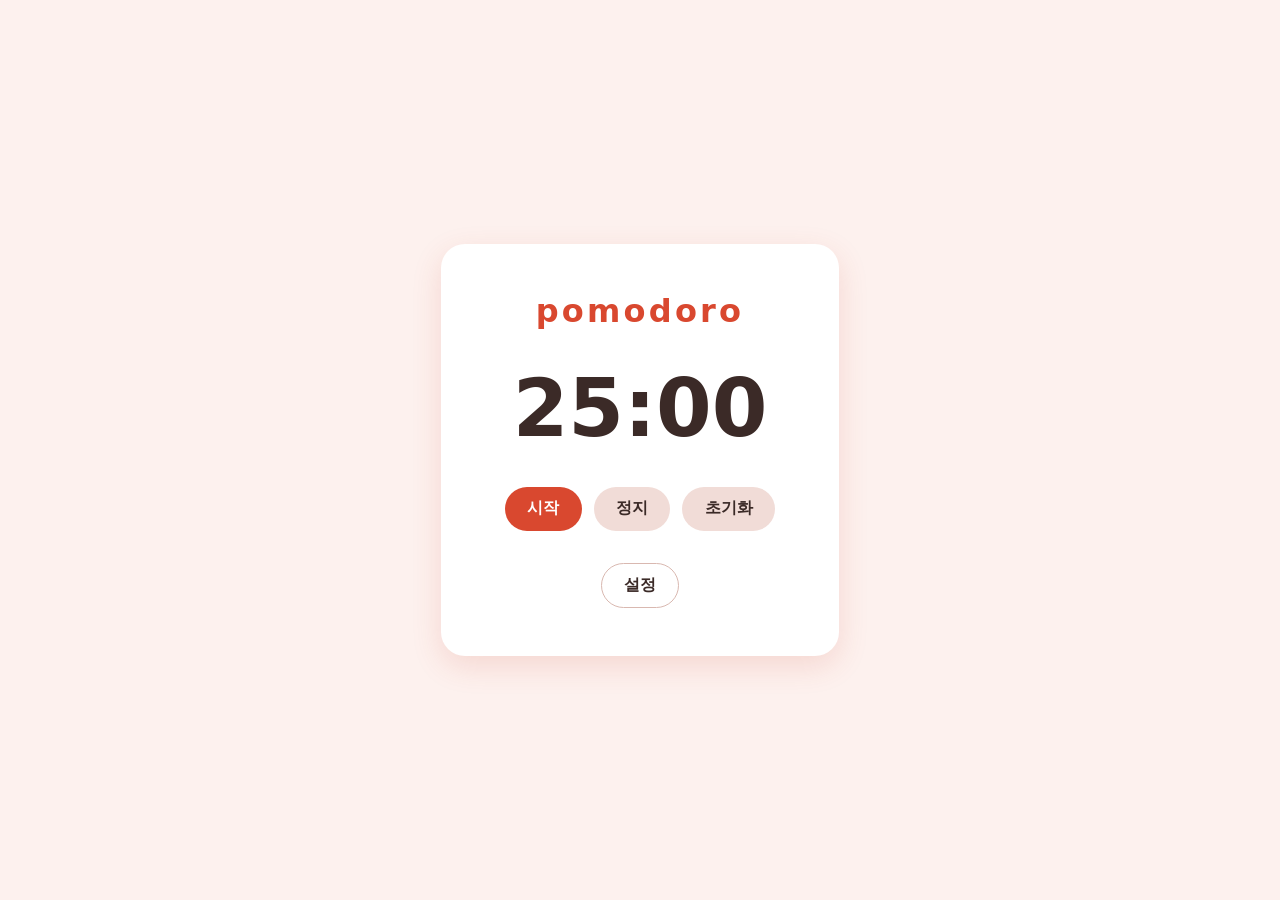
==== index.html @ 8a89fd84 "INIT" ====
<!DOCTYPE html>
<html lang="ko">
<head>
  <meta charset="UTF-8">
  <meta name="viewport" content="width=device-width, initial-scale=1.0">
  <title>Pomodoro</title>
  <link rel="stylesheet" href="index.css">
</head>
<body>
  <main class="container">
    <h1>pomodoro</h1>

    <div class="timer" id="timer">25:00</div>

    <div class="controls">
      <button type="button" id="start" class="btn btn-start">시작</button>
      <button type="button" id="stop" class="btn btn-stop">정지</button>
      <button type="button" id="reset" class="btn btn-reset">초기화</button>
    </div>

    <button type="button" id="settings" class="btn btn-settings">설정</button>
  </main>
  <script src="index.js"></script>
</body>
</html>
---- index.css ----
* {
  box-sizing: border-box;
  margin: 0;
  padding: 0;
}

body {
  min-height: 100vh;
  display: flex;
  align-items: center;
  justify-content: center;
  background: #fdf1ee;
  color: #3b2a27;
  font-family: system-ui, -apple-system, "Segoe UI", "Malgun Gothic", sans-serif;
}

.container {
  display: flex;
  flex-direction: column;
  align-items: center;
  gap: 2rem;
  padding: 3rem 4rem;
  background: #fff;
  border-radius: 1.5rem;
  box-shadow: 0 10px 30px rgba(200, 70, 50, 0.15);
}

h1 {
  font-size: 2rem;
  letter-spacing: 0.1em;
  color: #d9482f;
}

.timer {
  font-size: 5rem;
  font-weight: 700;
  font-variant-numeric: tabular-nums;
}

.controls {
  display: flex;
  gap: 0.75rem;
}

.btn {
  padding: 0.7rem 1.4rem;
  border: none;
  border-radius: 999px;
  font-size: 1rem;
  font-weight: 600;
  cursor: pointer;
  background: #f1dcd7;
  color: #3b2a27;
  transition: background 0.15s, transform 0.1s;
}

.btn:hover {
  background: #e8c8c0;
}

.btn:active {
  transform: scale(0.96);
}

.btn-start {
  background: #d9482f;
  color: #fff;
}

.btn-start:hover {
  background: #bf3a23;
}

.btn-settings {
  background: transparent;
  border: 1px solid #d9b8b0;
}
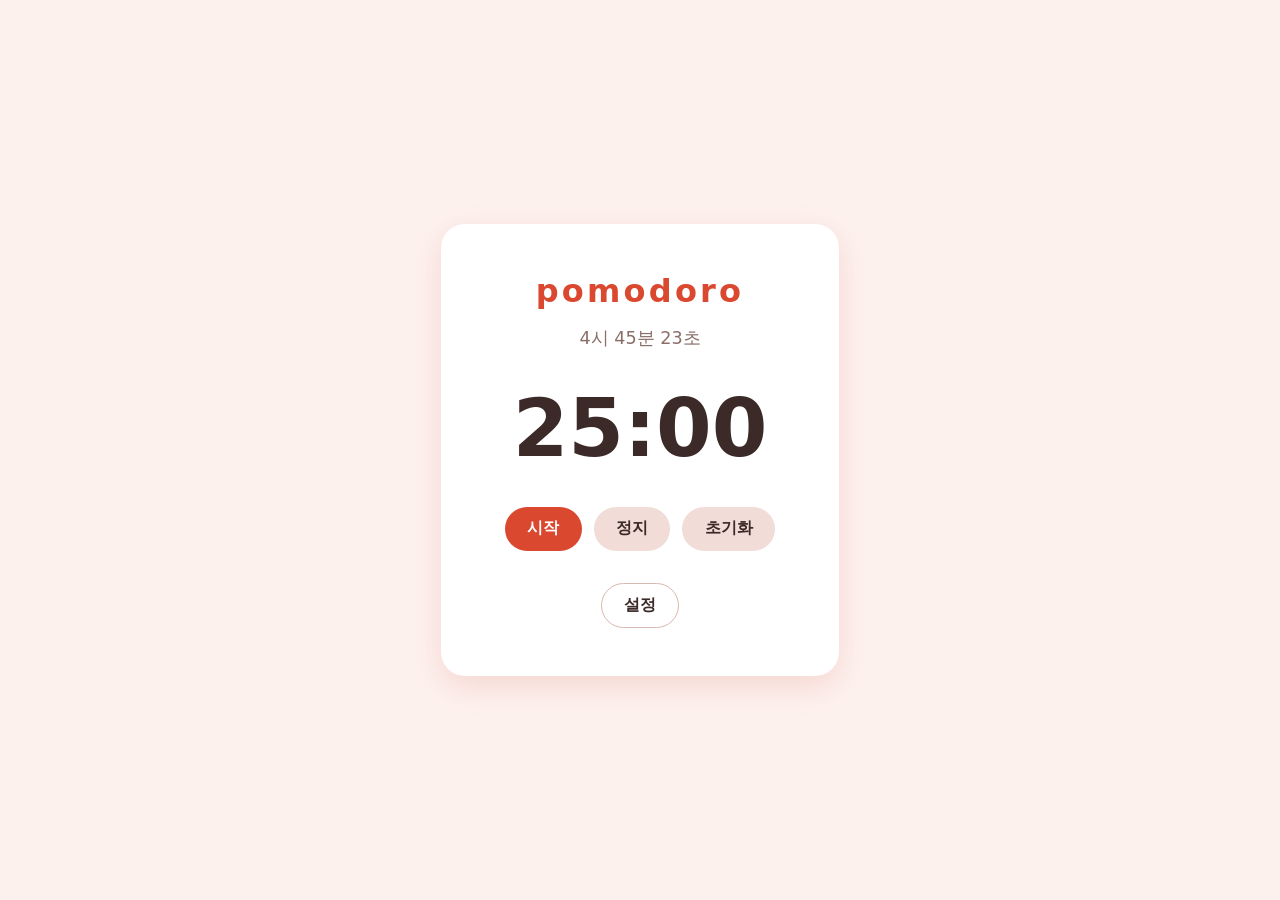
==== commit fa713efd: "클로드 권한 설정 + 현재 시간 기능 추가" ====
--- a/index.html
+++ b/index.html
@@ -9,6 +9,8 @@
 <body>
   <main class="container">
     <h1>pomodoro</h1>
+
+    <div class="clock" id="clock"></div>
 
     <div class="timer" id="timer">25:00</div>
 
--- a/index.css
+++ b/index.css
@@ -29,6 +29,13 @@
   font-size: 2rem;
   letter-spacing: 0.1em;
   color: #d9482f;
+}
+
+.clock {
+  margin-top: -1rem;
+  font-size: 1.1rem;
+  color: #8a6f69;
+  font-variant-numeric: tabular-nums;
 }
 
 .timer {
